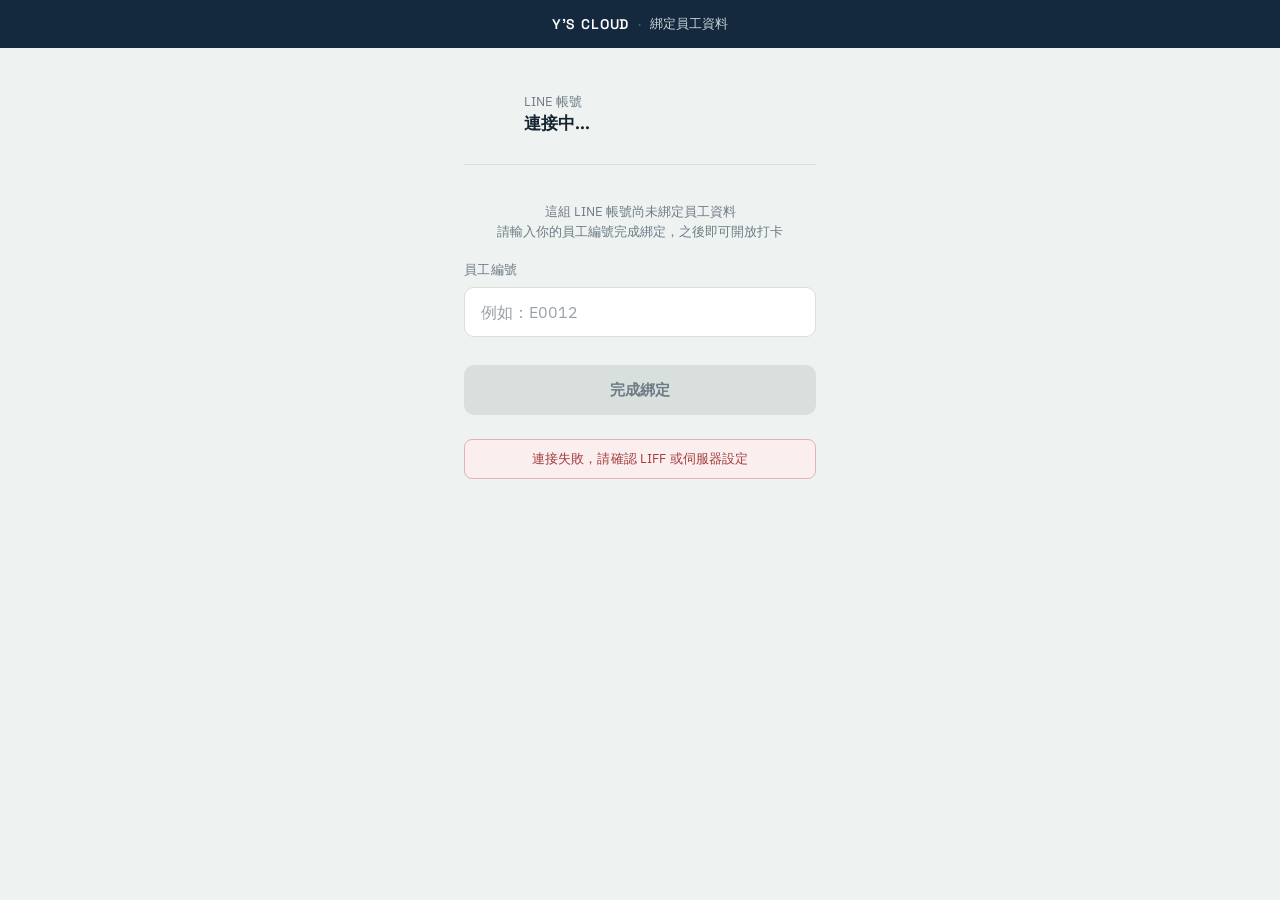
==== bind/index.html @ 90b49783 "嘗試解決快取問題" ====
<!DOCTYPE html>
<html lang="zh-Hant">
<head>
<meta charset="UTF-8" />
<meta name="viewport" content="width=device-width, initial-scale=1.0, viewport-fit=cover" />
<title>綁定員工資料 · Y's Cloud</title>
<link rel="stylesheet" href="../assets/style.css" />
</head>
<body>

<div class="screen">

  <div class="topbar">
    <span class="brand">Y'S CLOUD</span>
    <span class="sep">·</span>
    <span class="sub">綁定員工資料</span>
  </div>

  <div class="card">

    <!-- 使用者資訊（LINE 帳號） -->
    <div class="profile" style="margin-top: 12px;">
      <div class="avatar" id="avatarBox">
        <span class="placeholder">?</span>
      </div>
      <div class="info">
        <div class="greeting">LINE 帳號</div>
        <div class="name" id="userName">連接中...</div>
      </div>
    </div>

    <div class="divider"></div>

    <div class="hint-text">
      這組 LINE 帳號尚未綁定員工資料<br />
      請輸入你的員工編號完成綁定，之後即可開放打卡
    </div>

    <div class="field">
      <label for="empIdInput">員工編號</label>
      <input type="text" id="empIdInput" placeholder="例如：E0012" autocomplete="off" />
    </div>

    <div class="actions">
      <button class="btn btn-primary" id="btnBind" disabled>完成綁定</button>
    </div>

    <div class="status" id="statusBar">正在連接 LINE...</div>

  </div>
</div>

<script src="https://static.line-scdn.net/liff/edge/2/sdk.js"></script>
<script src="../shared/config.js"></script>
<script src="../shared/liff-utils.js?v=2"></script>
<script>
  const statusBar = document.getElementById('statusBar');
  const btnBind = document.getElementById('btnBind');
  const empIdInput = document.getElementById('empIdInput');

  function setStatus(text, type) {
    statusBar.textContent = text;
    statusBar.className = 'status' + (type ? ' ' + type : '');
  }

  async function start() {
    try {
      const profile = await LiffUtils.init();
      if (!profile) return; // 正在導轉去登入

      document.getElementById('userName').textContent = profile.displayName;

      const avatarBox = document.getElementById('avatarBox');
      if (profile.pictureUrl) {
        avatarBox.innerHTML = `<img src="${profile.pictureUrl}" alt="頭像" />`;
      } else {
        avatarBox.innerHTML = `<span class="placeholder">${profile.displayName.charAt(0)}</span>`;
      }

      document.querySelector('.card').classList.add('ready');
      requestAnimationFrame(() => avatarBox.classList.add('loaded'));

      // 如果這個 LINE 帳號其實已經綁定過，直接導回打卡頁，不用再填一次
      const binding = await LiffUtils.checkBinding();
      if (binding.bound) {
        setStatus('這組帳號已經綁定過了，正在導回打卡頁...', 'ok');
        setTimeout(() => { window.location.href = '../checkin/index.html'; }, 800);
        return;
      }

      btnBind.disabled = false;
      setStatus('請輸入員工編號完成綁定', null);

    } catch (err) {
      console.error(err);
      setStatus('連接失敗，請確認 LIFF 或伺服器設定', 'error');
      document.querySelector('.card').classList.add('ready');
    }
  }

  btnBind.addEventListener('click', async () => {
    const empId = empIdInput.value.trim();
    if (!empId) {
      setStatus('請輸入員工編號', 'error');
      return;
    }

    btnBind.disabled = true;
    btnBind.textContent = '綁定中...';
    setStatus('正在驗證員工編號...', null);

    try {
      const result = await LiffUtils.bindEmployee(empId);

      if (result.success) {
        setStatus(`綁定成功！歡迎 ${result.empName}，正在前往打卡頁...`, 'ok');
        setTimeout(() => { window.location.href = '../checkin/index.html'; }, 1000);
      } else {
        setStatus(result.message || '綁定失敗，請確認員工編號是否正確', 'error');
        btnBind.disabled = false;
        btnBind.textContent = '完成綁定';
      }
    } catch (err) {
      console.error(err);
      setStatus('連線錯誤，請稍後再試', 'error');
      btnBind.disabled = false;
      btnBind.textContent = '完成綁定';
    }
  });

  // 按 Enter 鍵直接送出
  empIdInput.addEventListener('keydown', (e) => {
    if (e.key === 'Enter' && !btnBind.disabled) {
      btnBind.click();
    }
  });

  start();
</script>

</body>
</html>
---- assets/style.css ----
/* ============================================
   Y's Cloud 出勤系統 — 共用樣式
   配色系統：深藍 + 藍綠，延續 ERP 簡報視覺識別
   ============================================ */

@import url('https://fonts.googleapis.com/css2?family=Space+Grotesk:wght@400;500;600;700&family=IBM+Plex+Sans:wght@400;500;600&display=swap');

:root {
    /* 色彩 token */
    --paper: #EEF2F1;
    --paper-raised: #FFFFFF;
    --navy-deep: #0D1B26;
    --navy: #14293D;
    --teal: #1F8F86;
    --teal-deep: #146058;
    --teal-soft: #DCEEEC;
    --ink: #16242E;
    --muted: #6E7C86;
    --line: #D8DFDD;

    /* 字體 */
    --font-display: 'Space Grotesk', 'IBM Plex Sans', sans-serif;
    --font-body: 'IBM Plex Sans', -apple-system, BlinkMacSystemFont, sans-serif;
}

* {
    box-sizing: border-box;
    margin: 0;
    padding: 0;
}

html,
body {
    height: 100%;
}

body {
    font-family: var(--font-body);
    background: var(--paper);
    color: var(--ink);
    -webkit-font-smoothing: antialiased;
}

.screen {
    min-height: 100vh;
    display: flex;
    flex-direction: column;
    align-items: center;
    padding: 0 0 32px;
}

/* 頂部識別條 */
.topbar {
    width: 100%;
    background: var(--navy);
    color: #FFFFFF;
    padding: 14px 20px;
    display: flex;
    align-items: center;
    justify-content: center;
    gap: 8px;
}

.topbar .brand {
    font-family: var(--font-display);
    font-weight: 600;
    font-size: 14px;
    letter-spacing: 0.06em;
}

.topbar .sep {
    color: var(--teal);
    opacity: 0.7;
}

.topbar .sub {
    font-size: 13px;
    color: #C7D2D8;
}

/* 主體容器 */
.card {
    width: 100%;
    max-width: 400px;
    padding: 28px 24px 0;
    display: flex;
    flex-direction: column;
    align-items: center;
}

/* 即時時鐘 */
.clock {
    text-align: center;
    margin-top: 12px;
}

.clock .time {
    font-family: var(--font-display);
    font-weight: 700;
    font-size: 48px;
    letter-spacing: 0.02em;
    color: var(--navy-deep);
    font-variant-numeric: tabular-nums;
}

.clock .date {
    margin-top: 4px;
    font-size: 14px;
    color: var(--muted);
    letter-spacing: 0.02em;
}

.divider {
    width: 100%;
    height: 1px;
    background: var(--line);
    margin: 28px 0;
}

/* 使用者資訊 */
.profile {
    display: flex;
    align-items: center;
    gap: 12px;
    width: 100%;
    padding: 4px 4px 0;
}

.profile .avatar {
    width: 44px;
    height: 44px;
    border-radius: 50%;
    background: var(--teal-soft);
    border: 1.5px solid var(--teal);
    overflow: hidden;
    flex-shrink: 0;
    display: flex;
    align-items: center;
    justify-content: center;
}

.profile .avatar img {
    width: 100%;
    height: 100%;
    object-fit: cover;
}

.profile .avatar .placeholder {
    color: var(--teal-deep);
    font-family: var(--font-display);
    font-weight: 600;
    font-size: 16px;
}

.profile .info .greeting {
    font-size: 13px;
    color: var(--muted);
}

.profile .info .name {
    font-family: var(--font-display);
    font-weight: 600;
    font-size: 17px;
    color: var(--ink);
    margin-top: 1px;
}

.profile .info .uid {
    margin-top: 3px;
    font-size: 11px;
    color: var(--muted);
    font-family: 'Space Grotesk', monospace;
    letter-spacing: 0.01em;
    word-break: break-all;
}

/* 進場動畫：淡入 + 輕微上滑 */
.card {
    opacity: 0;
    transform: translateY(10px);
}

.card.ready {
    opacity: 1;
    transform: translateY(0);
    transition: opacity 0.45s ease, transform 0.45s ease;
}

.profile .avatar {
    transform: scale(0.9);
    opacity: 0;
}

.profile .avatar.loaded {
    transform: scale(1);
    opacity: 1;
    transition: transform 0.35s ease, opacity 0.35s ease;
}

/* 測試用小連結（正式上線前可移除） */
.dev-tool {
    margin-top: 18px;
    text-align: center;
}

.dev-tool button {
    background: none;
    border: none;
    color: var(--muted);
    font-size: 12px;
    text-decoration: underline;
    cursor: pointer;
    padding: 4px;
}

.dev-tool button:hover {
    color: var(--teal-deep);
}

/* 打卡印章區 */
.stamp-zone {
    margin: 36px 0 8px;
    display: flex;
    flex-direction: column;
    align-items: center;
}

.stamp-zone svg {
    width: 148px;
    height: 148px;
}

.stamp-label {
    margin-top: 14px;
    font-size: 13px;
    color: var(--muted);
    letter-spacing: 0.02em;
}

/* 按鈕 */
.actions {
    width: 100%;
    display: flex;
    flex-direction: column;
    gap: 10px;
    margin-top: 28px;
}

.btn {
    width: 100%;
    padding: 15px;
    border-radius: 10px;
    border: none;
    font-family: var(--font-body);
    font-weight: 600;
    font-size: 15px;
    letter-spacing: 0.01em;
    cursor: pointer;
    transition: transform 0.08s ease, background 0.15s ease;
}

.btn:active {
    transform: scale(0.98);
}

.btn-primary {
    background: var(--teal);
    color: #FFFFFF;
}

.btn-primary:hover {
    background: var(--teal-deep);
}

.btn-primary:disabled {
    background: var(--line);
    color: var(--muted);
    cursor: not-allowed;
}

.btn-ghost {
    background: transparent;
    color: var(--navy);
    border: 1.5px solid var(--line);
}

.btn-ghost:hover {
    border-color: var(--teal);
    color: var(--teal-deep);
}

/* 狀態列 */
.status {
    margin-top: 24px;
    padding: 10px 14px;
    border-radius: 8px;
    background: var(--paper-raised);
    border: 1px solid var(--line);
    font-size: 12.5px;
    color: var(--muted);
    width: 100%;
    text-align: center;
    letter-spacing: 0.01em;
}

.status.ok {
    color: var(--teal-deep);
    border-color: var(--teal);
    background: var(--teal-soft);
}

.status.error {
    color: #A23B3B;
    border-color: #E3B3B3;
    background: #FBEEEE;
}

/* 鍵盤可視焦點 */
:focus-visible {
    outline: 2px solid var(--teal);
    outline-offset: 2px;
}

/* 動態減弱偏好 */
@media (prefers-reduced-motion: reduce) {
    * {
        transition: none !important;
        animation: none !important;
    }
}

/* 綁定畫面：員工編號輸入框 */
.field {
    width: 100%;
    margin-top: 20px;
}

.field label {
    display: block;
    font-size: 13px;
    color: var(--muted);
    margin-bottom: 8px;
    letter-spacing: 0.02em;
}

.field input {
    width: 100%;
    padding: 14px 16px;
    border-radius: 10px;
    border: 1.5px solid var(--line);
    font-family: var(--font-body);
    font-size: 16px;
    color: var(--ink);
    background: var(--paper-raised);
    transition: border-color 0.15s ease;
}

.field input:focus {
    outline: none;
    border-color: var(--teal);
}

.field input::placeholder {
    color: var(--muted);
    opacity: 0.7;
}

.hint-text {
    font-size: 12.5px;
    color: var(--muted);
    text-align: center;
    margin-top: 8px;
    line-height: 1.6;
}
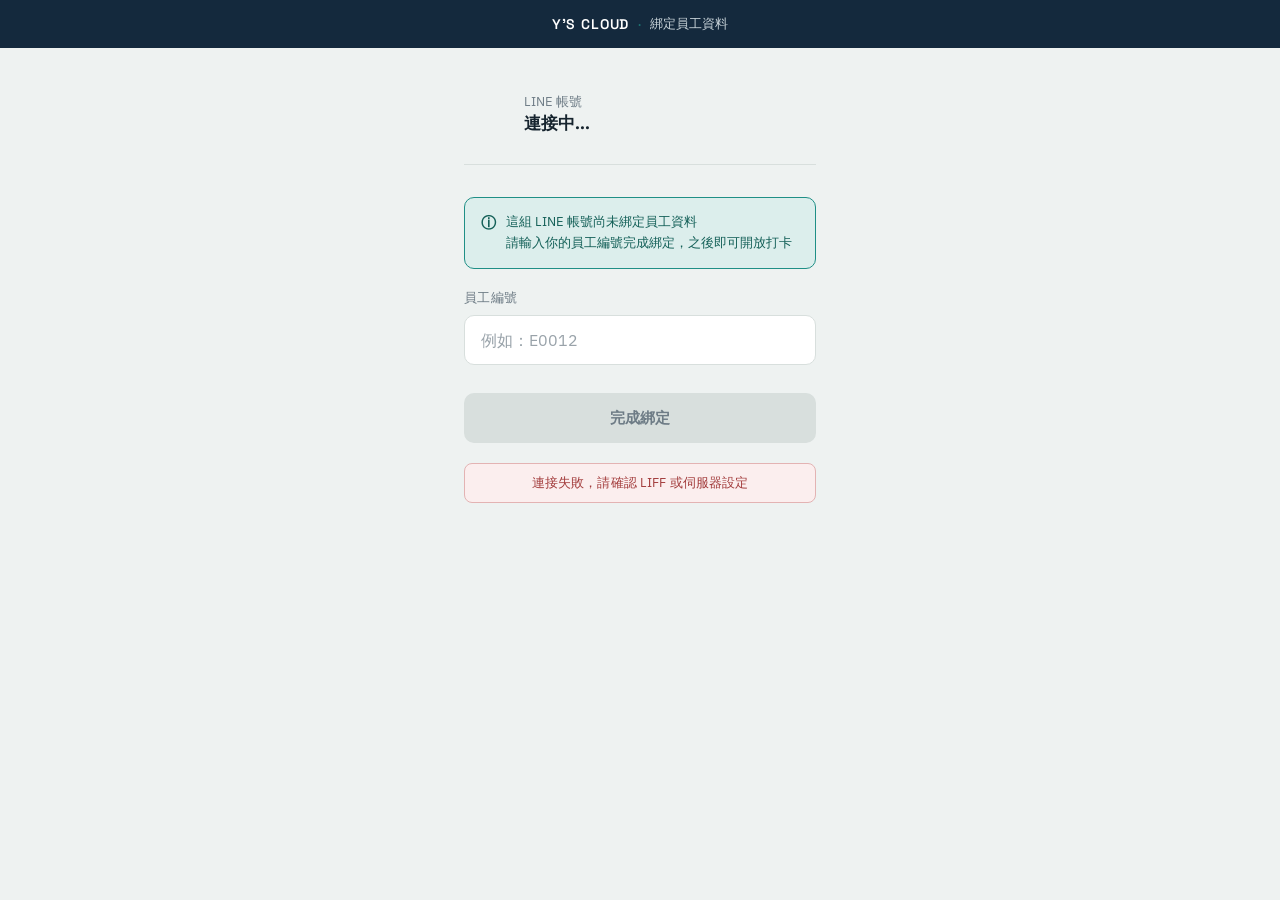
==== commit 4a3ad052: "測試錯誤" ====
--- a/bind/index.html
+++ b/bind/index.html
@@ -111,6 +111,7 @@
 
     try {
       const result = await LiffUtils.bindEmployee(empId);
+      console.log('完整回應:', result);
 
       if (result.success) {
         setStatus(`綁定成功！歡迎 ${result.empName}，正在前往打卡頁...`, 'ok');
--- a/assets/style.css
+++ b/assets/style.css
@@ -291,28 +291,31 @@
 
 /* 狀態列 */
 .status {
-    margin-top: 24px;
-    padding: 10px 14px;
-    border-radius: 8px;
-    background: var(--paper-raised);
-    border: 1px solid var(--line);
+    margin-top: 20px;
+    padding: 0 4px;
     font-size: 12.5px;
     color: var(--muted);
     width: 100%;
     text-align: center;
     letter-spacing: 0.01em;
+    background: none;
+    border: none;
 }
 
 .status.ok {
     color: var(--teal-deep);
-    border-color: var(--teal);
     background: var(--teal-soft);
+    border: 1px solid var(--teal);
+    border-radius: 8px;
+    padding: 10px 14px;
 }
 
 .status.error {
     color: #A23B3B;
-    border-color: #E3B3B3;
     background: #FBEEEE;
+    border: 1px solid #E3B3B3;
+    border-radius: 8px;
+    padding: 10px 14px;
 }
 
 /* 鍵盤可視焦點 */
@@ -366,9 +369,26 @@
 }
 
 .hint-text {
-    font-size: 12.5px;
-    color: var(--muted);
-    text-align: center;
-    margin-top: 8px;
+    width: 100%;
+    display: flex;
+    align-items: flex-start;
+    gap: 10px;
+    background: var(--teal-soft);
+    border: 1px solid var(--teal);
+    border-radius: 10px;
+    padding: 14px 16px;
+    margin-top: 4px;
+    font-size: 13px;
+    color: var(--teal-deep);
     line-height: 1.6;
+    text-align: left;
+}
+
+.hint-text::before {
+    content: "ⓘ";
+    font-family: var(--font-display);
+    font-weight: 700;
+    flex-shrink: 0;
+    font-size: 15px;
+    line-height: 1.4;
 }
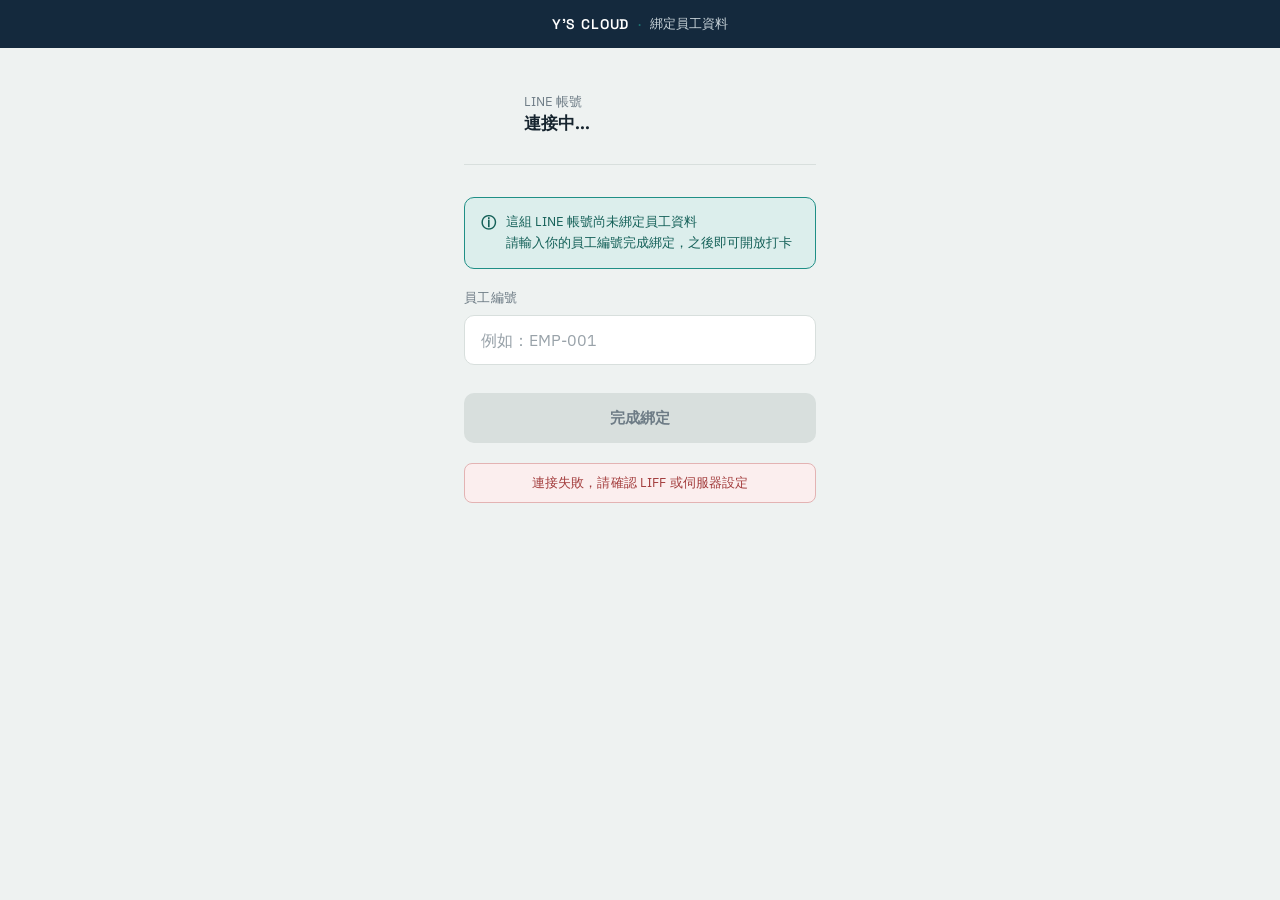
==== commit 09e2d5ba: "優化placeholder" ====
--- a/bind/index.html
+++ b/bind/index.html
@@ -1,143 +1,145 @@
 <!DOCTYPE html>
 <html lang="zh-Hant">
+
 <head>
-<meta charset="UTF-8" />
-<meta name="viewport" content="width=device-width, initial-scale=1.0, viewport-fit=cover" />
-<title>綁定員工資料 · Y's Cloud</title>
-<link rel="stylesheet" href="../assets/style.css" />
+  <meta charset="UTF-8" />
+  <meta name="viewport" content="width=device-width, initial-scale=1.0, viewport-fit=cover" />
+  <title>綁定員工資料 · Y's Cloud</title>
+  <link rel="stylesheet" href="../assets/style.css" />
 </head>
+
 <body>
 
-<div class="screen">
+  <div class="screen">
 
-  <div class="topbar">
-    <span class="brand">Y'S CLOUD</span>
-    <span class="sep">·</span>
-    <span class="sub">綁定員工資料</span>
+    <div class="topbar">
+      <span class="brand">Y'S CLOUD</span>
+      <span class="sep">·</span>
+      <span class="sub">綁定員工資料</span>
+    </div>
+
+    <div class="card">
+
+      <!-- 使用者資訊（LINE 帳號） -->
+      <div class="profile" style="margin-top: 12px;">
+        <div class="avatar" id="avatarBox">
+          <span class="placeholder">?</span>
+        </div>
+        <div class="info">
+          <div class="greeting">LINE 帳號</div>
+          <div class="name" id="userName">連接中...</div>
+        </div>
+      </div>
+
+      <div class="divider"></div>
+
+      <div class="hint-text">
+        這組 LINE 帳號尚未綁定員工資料<br />
+        請輸入你的員工編號完成綁定，之後即可開放打卡
+      </div>
+
+      <div class="field">
+        <label for="empIdInput">員工編號</label>
+        <input type="text" id="empIdInput" placeholder="例如：EMP-001" autocomplete="off" />
+      </div>
+
+      <div class="actions">
+        <button class="btn btn-primary" id="btnBind" disabled>完成綁定</button>
+      </div>
+
+      <div class="status" id="statusBar">正在連接 LINE...</div>
+
+    </div>
   </div>
 
-  <div class="card">
+  <script src="https://static.line-scdn.net/liff/edge/2/sdk.js"></script>
+  <script src="../shared/config.js"></script>
+  <script src="../shared/liff-utils.js?v=2"></script>
+  <script>
+    const statusBar = document.getElementById('statusBar');
+    const btnBind = document.getElementById('btnBind');
+    const empIdInput = document.getElementById('empIdInput');
 
-    <!-- 使用者資訊（LINE 帳號） -->
-    <div class="profile" style="margin-top: 12px;">
-      <div class="avatar" id="avatarBox">
-        <span class="placeholder">?</span>
-      </div>
-      <div class="info">
-        <div class="greeting">LINE 帳號</div>
-        <div class="name" id="userName">連接中...</div>
-      </div>
-    </div>
+    function setStatus(text, type) {
+      statusBar.textContent = text;
+      statusBar.className = 'status' + (type ? ' ' + type : '');
+    }
 
-    <div class="divider"></div>
+    async function start() {
+      try {
+        const profile = await LiffUtils.init();
+        if (!profile) return; // 正在導轉去登入
 
-    <div class="hint-text">
-      這組 LINE 帳號尚未綁定員工資料<br />
-      請輸入你的員工編號完成綁定，之後即可開放打卡
-    </div>
+        document.getElementById('userName').textContent = profile.displayName;
 
-    <div class="field">
-      <label for="empIdInput">員工編號</label>
-      <input type="text" id="empIdInput" placeholder="例如：E0012" autocomplete="off" />
-    </div>
+        const avatarBox = document.getElementById('avatarBox');
+        if (profile.pictureUrl) {
+          avatarBox.innerHTML = `<img src="${profile.pictureUrl}" alt="頭像" />`;
+        } else {
+          avatarBox.innerHTML = `<span class="placeholder">${profile.displayName.charAt(0)}</span>`;
+        }
 
-    <div class="actions">
-      <button class="btn btn-primary" id="btnBind" disabled>完成綁定</button>
-    </div>
+        document.querySelector('.card').classList.add('ready');
+        requestAnimationFrame(() => avatarBox.classList.add('loaded'));
 
-    <div class="status" id="statusBar">正在連接 LINE...</div>
+        // 如果這個 LINE 帳號其實已經綁定過，直接導回打卡頁，不用再填一次
+        const binding = await LiffUtils.checkBinding();
+        if (binding.bound) {
+          setStatus('這組帳號已經綁定過了，正在導回打卡頁...', 'ok');
+          setTimeout(() => { window.location.href = '../checkin/index.html'; }, 800);
+          return;
+        }
 
-  </div>
-</div>
+        btnBind.disabled = false;
+        setStatus('請輸入員工編號完成綁定', null);
 
-<script src="https://static.line-scdn.net/liff/edge/2/sdk.js"></script>
-<script src="../shared/config.js"></script>
-<script src="../shared/liff-utils.js?v=2"></script>
-<script>
-  const statusBar = document.getElementById('statusBar');
-  const btnBind = document.getElementById('btnBind');
-  const empIdInput = document.getElementById('empIdInput');
+      } catch (err) {
+        console.error(err);
+        setStatus('連接失敗，請確認 LIFF 或伺服器設定', 'error');
+        document.querySelector('.card').classList.add('ready');
+      }
+    }
 
-  function setStatus(text, type) {
-    statusBar.textContent = text;
-    statusBar.className = 'status' + (type ? ' ' + type : '');
-  }
-
-  async function start() {
-    try {
-      const profile = await LiffUtils.init();
-      if (!profile) return; // 正在導轉去登入
-
-      document.getElementById('userName').textContent = profile.displayName;
-
-      const avatarBox = document.getElementById('avatarBox');
-      if (profile.pictureUrl) {
-        avatarBox.innerHTML = `<img src="${profile.pictureUrl}" alt="頭像" />`;
-      } else {
-        avatarBox.innerHTML = `<span class="placeholder">${profile.displayName.charAt(0)}</span>`;
-      }
-
-      document.querySelector('.card').classList.add('ready');
-      requestAnimationFrame(() => avatarBox.classList.add('loaded'));
-
-      // 如果這個 LINE 帳號其實已經綁定過，直接導回打卡頁，不用再填一次
-      const binding = await LiffUtils.checkBinding();
-      if (binding.bound) {
-        setStatus('這組帳號已經綁定過了，正在導回打卡頁...', 'ok');
-        setTimeout(() => { window.location.href = '../checkin/index.html'; }, 800);
+    btnBind.addEventListener('click', async () => {
+      const empId = empIdInput.value.trim();
+      if (!empId) {
+        setStatus('請輸入員工編號', 'error');
         return;
       }
 
-      btnBind.disabled = false;
-      setStatus('請輸入員工編號完成綁定', null);
+      btnBind.disabled = true;
+      btnBind.textContent = '綁定中...';
+      setStatus('正在驗證員工編號...', null);
 
-    } catch (err) {
-      console.error(err);
-      setStatus('連接失敗，請確認 LIFF 或伺服器設定', 'error');
-      document.querySelector('.card').classList.add('ready');
-    }
-  }
+      try {
+        const result = await LiffUtils.bindEmployee(empId);
 
-  btnBind.addEventListener('click', async () => {
-    const empId = empIdInput.value.trim();
-    if (!empId) {
-      setStatus('請輸入員工編號', 'error');
-      return;
-    }
-
-    btnBind.disabled = true;
-    btnBind.textContent = '綁定中...';
-    setStatus('正在驗證員工編號...', null);
-
-    try {
-      const result = await LiffUtils.bindEmployee(empId);
-      console.log('完整回應:', result);
-
-      if (result.success) {
-        setStatus(`綁定成功！歡迎 ${result.empName}，正在前往打卡頁...`, 'ok');
-        setTimeout(() => { window.location.href = '../checkin/index.html'; }, 1000);
-      } else {
-        setStatus(result.message || '綁定失敗，請確認員工編號是否正確', 'error');
+        if (result.success) {
+          setStatus(`綁定成功！歡迎 ${result.empName}，正在前往打卡頁...`, 'ok');
+          setTimeout(() => { window.location.href = '../checkin/index.html'; }, 1000);
+        } else {
+          setStatus(result.message || '綁定失敗，請確認員工編號是否正確', 'error');
+          btnBind.disabled = false;
+          btnBind.textContent = '完成綁定';
+        }
+      } catch (err) {
+        console.error(err);
+        setStatus('連線錯誤，請稍後再試', 'error');
         btnBind.disabled = false;
         btnBind.textContent = '完成綁定';
       }
-    } catch (err) {
-      console.error(err);
-      setStatus('連線錯誤，請稍後再試', 'error');
-      btnBind.disabled = false;
-      btnBind.textContent = '完成綁定';
-    }
-  });
+    });
 
-  // 按 Enter 鍵直接送出
-  empIdInput.addEventListener('keydown', (e) => {
-    if (e.key === 'Enter' && !btnBind.disabled) {
-      btnBind.click();
-    }
-  });
+    // 按 Enter 鍵直接送出
+    empIdInput.addEventListener('keydown', (e) => {
+      if (e.key === 'Enter' && !btnBind.disabled) {
+        btnBind.click();
+      }
+    });
 
-  start();
-</script>
+    start();
+  </script>
 
 </body>
+
 </html>
--- a/assets/style.css
+++ b/assets/style.css
@@ -289,6 +289,18 @@
     color: var(--teal-deep);
 }
 
+.btn-ghost:disabled {
+  background: var(--line);
+  color: var(--muted);
+  border-color: var(--line);
+  cursor: not-allowed;
+}
+
+.btn-ghost:disabled:hover {
+  border-color: var(--line);
+  color: var(--muted);
+}
+
 /* 狀態列 */
 .status {
     margin-top: 20px;
@@ -300,6 +312,7 @@
     letter-spacing: 0.01em;
     background: none;
     border: none;
+    transition: opacity 0.4s ease;
 }
 
 .status.ok {
@@ -391,4 +404,62 @@
     flex-shrink: 0;
     font-size: 15px;
     line-height: 1.4;
+}
+
+.today-summary {
+    display: flex;
+    gap: 12px;
+    width: 100%;
+    margin-top: 20px;
+}
+
+.today-item {
+    flex: 1;
+    background: var(--paper);
+    border: 1.5px dashed var(--line);
+    border-radius: 10px;
+    padding: 10px 0;
+    text-align: center;
+}
+
+.today-item.filled {
+    background: var(--teal-soft);
+    border-color: var(--teal);
+}
+
+.today-item.filled .today-time {
+    color: var(--teal-deep);
+}
+
+.today-label {
+    display: block;
+    font-size: 11.5px;
+    color: var(--muted);
+    letter-spacing: 0.03em;
+}
+
+.today-time {
+    display: block;
+    margin-top: 4px;
+    font-family: var(--font-display);
+    font-weight: 600;
+    font-size: 18px;
+    color: var(--navy-deep);
+    font-variant-numeric: tabular-nums;
+}
+
+@keyframes skeleton-pulse {
+
+    0%,
+    100% {
+        opacity: 1;
+    }
+
+    50% {
+        opacity: 0.4;
+    }
+}
+
+.loading-pulse {
+    animation: skeleton-pulse 1.2s ease-in-out infinite;
 }
